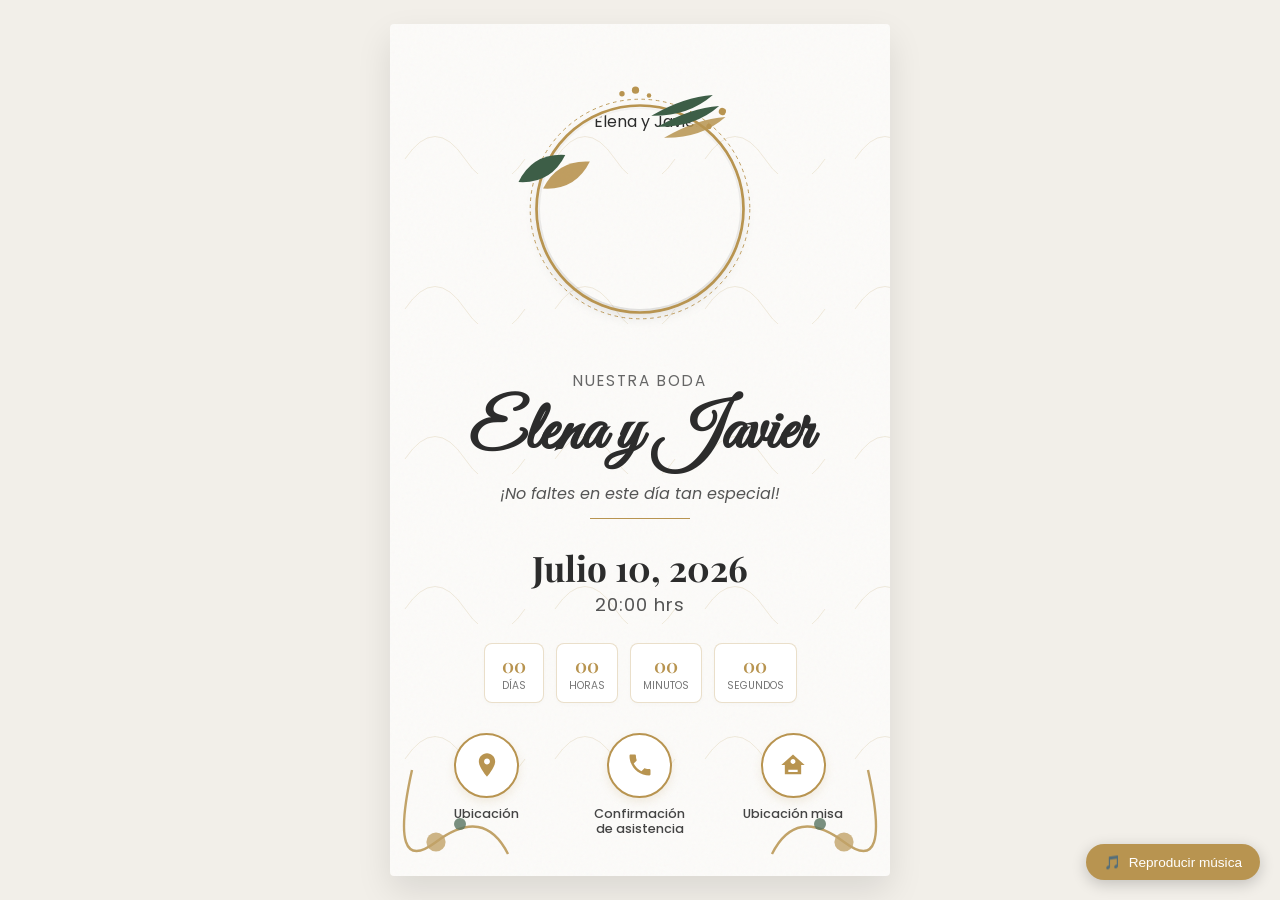
==== index.html @ 58bc8a08 "Add files via upload" ====
<!DOCTYPE html>
<html lang="es">
<head>
    <meta charset="UTF-8">
    <meta name="viewport" content="width=device-width, initial-scale=1.0">
    <title>Nuestra Boda - Elena y Javier</title>
    <style>
        @import url('https://fonts.googleapis.com/css2?family=Playfair+Display:ital,wght@0,400..900;1,400..900&family=Poppins:wght@300;400;500&display=swap');
        @import url('https://fonts.googleapis.com/css2?family=Great+Vibes&display=swap');

        :root {
            --color-dorado: #b89450;
            --color-verde: #3d5e47;
            --color-fondo: #fcfbf9;
            --color-texto: #2c2c2c;
        }

        * {
            margin: 0;
            padding: 0;
            box-sizing: border-box;
        }

        body {
            font-family: 'Poppins', sans-serif;
            background-color: #f2efe9;
            color: var(--color-texto);
            min-height: 100vh;
            display: flex;
            justify-content: center;
            align-items: center;
            padding: 20px;
        }

        .invitacion {
            background-color: var(--color-fondo);
            /* Simulación de textura de papel elegante con SVG */
            background-image: url("data:image/svg+xml,%3Csvg viewBox='0 0 200 200' xmlns='http://www.w3.org/2000/svg'%3E%3Cfilter id='noiseFilter'%3E%3CfeTurbulence type='fractalNoise' baseFrequency='0.8' numOctaves='3' stitchTiles='stitch'/%3E%3C/filter%3E%3Crect width='100%25' height='100%25' filter='url(%23noiseFilter)' opacity='0.03'/%3E%3C/svg%3E"),
                url("data:image/svg+xml,%3Csvg xmlns='http://www.w3.org/2000/svg' width='150' height='150' viewBox='0 0 100 100'%3E%3Cpath d='M10,90 Q30,60 50,90 T90,90' fill='none' stroke='%23b89450' stroke-width='0.4' opacity='0.3'/%3E%3C/svg%3E");
            
            width: 100%;
            max-width: 500px;
            padding: 40px 25px;
            text-align: center;
            box-shadow: 0 15px 35px rgba(0,0,0,0.1);
            position: relative;
            border-radius: 4px;
            overflow: hidden;
        }

        /* Esquinas decorativas florales idénticas a la referencia */
        .decoracion-esquina-izq, .decoracion-esquina-der {
            position: absolute;
            width: 120px;
            height: 120px;
            pointer-events: none;
            opacity: 0.85;
            z-index: 3;
        }

        .decoracion-esquina-izq {
            bottom: 10px;
            left: 10px;
            transform: scaleX(-1);
        }

        .decoracion-esquina-der {
            bottom: 10px;
            right: 10px;
        }

        /* Contenedor de la foto con el marco circular exacto */
        .foto-container {
            position: relative;
            width: 270px;
            height: 270px;
            margin: 10px auto 25px auto;
        }

        .foto-circulo {
            width: 200px;
            height: 200px;
            border-radius: 50%;
            object-fit: cover;
            position: absolute;
            top: 35px;
            left: 35px;
            z-index: 2;
            box-shadow: 0 5px 15px rgba(0,0,0,0.15);
        }

        .marco-ilustracion {
            position: absolute;
            top: 0;
            left: 0;
            width: 100%;
            height: 100%;
            z-index: 4;
            pointer-events: none;
        }

        /* Textos de la invitación */
        .texto-nuestra-boda {
            font-size: 0.95rem;
            letter-spacing: 2px;
            text-transform: uppercase;
            color: #666;
            margin-bottom: 5px;
        }

        .nombres {
            font-family: 'Great Vibes', cursive;
            font-size: 4.2rem;
            color: var(--color-texto);
            line-height: 1.1;
            margin-bottom: 10px;
        }

        .frase-especial {
            font-size: 1rem;
            color: #555;
            margin-bottom: 25px;
            position: relative;
            font-style: italic;
        }
        
        .frase-especial::after {
            content: '';
            display: block;
            width: 100px;
            height: 1px;
            background-color: var(--color-dorado);
            margin: 12px auto 0 auto;
        }

        .fecha-hora-box {
            margin-bottom: 25px;
        }

        .fecha-hora {
            font-family: 'Playfair Display', serif;
            font-size: 2.2rem;
            font-weight: 700;
            color: var(--color-texto);
        }

        .hora {
            font-size: 1.15rem;
            color: #555;
            letter-spacing: 1px;
        }

        /* --- NUEVO: Cuenta regresiva interactiva --- */
        .cuenta-regresiva {
            display: flex;
            justify-content: center;
            gap: 12px;
            margin-bottom: 30px;
        }

        .tiempo-item {
            background: white;
            border: 1px solid rgba(184, 148, 80, 0.3);
            padding: 8px 12px;
            border-radius: 8px;
            min-width: 60px;
            box-shadow: 0 2px 5px rgba(0,0,0,0.02);
        }

        .tiempo-numero {
            font-size: 1.2rem;
            font-weight: 600;
            color: var(--color-dorado);
            font-family: 'Playfair Display', serif;
        }

        .tiempo-etiqueta {
            font-size: 0.65rem;
            text-transform: uppercase;
            color: #777;
        }

        /* Iconos interactivos inferiores */
        .iconos-container {
            display: flex;
            justify-content: space-around;
            gap: 10px;
            margin-top: 10px;
            position: relative;
            z-index: 5;
        }

        .icono-item {
            display: flex;
            flex-direction: column;
            align-items: center;
            text-decoration: none;
            color: var(--color-texto);
            width: 100px;
            transition: all 0.3s ease;
        }
        
        .icono-item:hover {
            transform: translateY(-5px);
        }

        .icono-circulo {
            width: 65px;
            height: 65px;
            border: 2px solid var(--color-dorado);
            border-radius: 50%;
            display: flex;
            justify-content: center;
            align-items: center;
            margin-bottom: 8px;
            background-color: white;
            box-shadow: 0 4px 10px rgba(184, 148, 80, 0.15);
            transition: background-color 0.3s;
        }

        .icono-item:hover .icono-circulo {
            background-color: #fbf5e6;
        }

        .icono-svg {
            width: 28px;
            height: 28px;
            fill: var(--color-dorado);
        }

        .icono-texto {
            font-size: 0.8rem;
            line-height: 1.2;
            font-weight: 500;
            color: #444;
        }

        /* Reproductor de música flotante interactivo */
        .musica-btn {
            position: fixed;
            bottom: 20px;
            right: 20px;
            background: var(--color-dorado);
            color: white;
            border: none;
            border-radius: 50px;
            padding: 10px 18px;
            cursor: pointer;
            box-shadow: 0 4px 15px rgba(0,0,0,0.2);
            font-size: 0.85rem;
            display: flex;
            align-items: center;
            gap: 8px;
            z-index: 100;
            transition: transform 0.2s;
        }

        .musica-btn:hover {
            transform: scale(1.05);
        }

        @media (max-width: 480px) {
            .invitacion {
                padding: 30px 15px;
            }
            .foto-container {
                width: 240px;
                height: 240px;
            }
            .foto-circulo {
                width: 175px;
                height: 175px;
                top: 32px;
                left: 32px;
            }
            .nombres {
                font-size: 3.5rem;
            }
            .fecha-hora {
                font-size: 1.8rem;
            }
        }
    </style>
</head>
<body>

    <!-- Botón interactivo de música ambiental -->
    <button class="musica-btn" onclick="toggleMusica()" id="btnMusica">
        🎵 <span id="txtMusica">Reproducir música</span>
    </button>
    <audio id="audioBoda" loop>
        <source src="https://www.bensound.com/bensound-music/bensound-tenderness.mp3" type="audio/mpeg">
    </audio>

    <div class="invitacion">
        
        <!-- Esquina floral inferior izquierda -->
        <svg class="decoracion-esquina-izq" viewBox="0 0 100 100">
            <path d="M10,90 Q30,50 70,80 T90,20" fill="none" stroke="#b89450" stroke-width="2"/>
            <circle cx="70" cy="80" r="8" fill="#b89450" opacity="0.8"/>
            <circle cx="50" cy="65" r="5" fill="#3d5e47" opacity="0.8"/>
        </svg>

        <!-- Esquina floral inferior derecha -->
        <svg class="decoracion-esquina-der" viewBox="0 0 100 100">
            <path d="M10,90 Q30,50 70,80 T90,20" fill="none" stroke="#b89450" stroke-width="2"/>
            <circle cx="70" cy="80" r="8" fill="#b89450" opacity="0.8"/>
            <circle cx="50" cy="65" r="5" fill="#3d5e47" opacity="0.8"/>
        </svg>

        <!-- Foto principal con el aro exacto de hojas y ramas doradas -->
        <div class="foto-container">
            <!-- Foto de la pareja -->
            <img src="https://images.unsplash.com/photo-1519741497674-611481863552?q=80&w=800&auto=format&fit=crop" alt="Elena y Javier" class="foto-circulo">
            
            <!-- Marco SVG detallado idéntico a tu referencia con hojas y círculo dorado -->
            <svg class="marco-ilustracion" viewBox="0 0 300 300" xmlns="http://www.w3.org/2000/svg">
                <!-- Círculo base dorado principal -->
                <circle cx="150" cy="150" r="115" stroke="#b89450" stroke-width="3" fill="none"/>
                <circle cx="150" cy="150" r="122" stroke="#b89450" stroke-width="1" stroke-dasharray="4 4" fill="none"/>
                
                <!-- Hojas y ramas superiores derechas -->
                <g transform="translate(180, 20) rotate(15)">
                    <path d="M0,40 Q30,10 60,0 Q40,30 0,40" fill="#3d5e47"/>
                    <path d="M10,50 Q40,20 70,10 Q50,40 10,50" fill="#b89450" opacity="0.85"/>
                    <path d="M-10,30 Q20,0 50,-10 Q30,20 -10,30" fill="#3d5e47"/>
                    <circle cx="65" cy="5" r="4" fill="#b89450"/>
                    <circle cx="55" cy="25" r="3" fill="#b89450"/>
                </g>

                <!-- Ramas y hojas izquierdas -->
                <g transform="translate(15, 120) rotate(-30)">
                    <path d="M0,0 Q30,-20 60,0 Q30,20 0,0" fill="#3d5e47"/>
                    <path d="M20,20 Q50,0 80,20 Q50,40 20,20" fill="#b89450" opacity="0.9"/>
                </g>

                <!-- Detalles dorados flotantes superiores -->
                <circle cx="130" cy="22" r="3" fill="#b89450"/>
                <circle cx="145" cy="18" r="4" fill="#b89450"/>
                <circle cx="160" cy="24" r="2.5" fill="#b89450"/>
            </svg>
        </div>

        <p class="texto-nuestra-boda">Nuestra Boda</p>
        <h1 class="nombres">Elena y Javier</h1>
        <p class="frase-especial">¡No faltes en este día tan especial!</p>

        <div class="fecha-hora-box">
            <div class="fecha-hora">Julio 10, 2026</div>
            <div class="hora">20:00 hrs</div>
        </div>

        <!-- Cuenta regresiva interactiva en vivo -->
        <div class="cuenta-regresiva" id="countdown">
            <div class="tiempo-item">
                <div class="tiempo-numero" id="dias">00</div>
                <div class="tiempo-etiqueta">Días</div>
            </div>
            <div class="tiempo-item">
                <div class="tiempo-numero" id="horas">00</div>
                <div class="tiempo-etiqueta">Horas</div>
            </div>
            <div class="tiempo-item">
                <div class="tiempo-numero" id="minutos">00</div>
                <div class="tiempo-etiqueta">Minutos</div>
            </div>
            <div class="tiempo-item">
                <div class="tiempo-numero" id="segundos">00</div>
                <div class="tiempo-etiqueta">Segundos</div>
            </div>
        </div>

        <!-- Botones interactivos inferiores -->
        <div class="iconos-container">
            <a href="https://maps.app.goo.gl/TU_ENLACE_SALON" target="_blank" class="icono-item">
                <div class="icono-circulo">
                    <svg class="icono-svg" viewBox="0 0 24 24"><path d="M12 2C8.13 2 5 5.13 5 9c0 5.25 7 13 7 13s7-7.75 7-13c0-3.87-3.13-7-7-7zm0 9.5c-1.38 0-2.5-1.12-2.5-2.5s1.12-2.5 2.5-2.5 2.5 1.12 2.5 2.5-1.12 2.5-2.5 2.5z"/></svg>
                </div>
                <span class="icono-texto">Ubicación</span>
            </a>

            <a href="https://wa.me/5218330000000?text=¡Hola!%20Confirmo%20mi%20asistencia%20a%20la%20boda%20de%20Elena%20y%20Javier." target="_blank" class="icono-item">
                <div class="icono-circulo">
                    <svg class="icono-svg" viewBox="0 0 24 24"><path d="M6.62 10.79c1.44 2.83 3.76 5.14 6.59 6.59l2.2-2.2c.27-.27.67-.36 1.02-.24 1.12.37 2.33.57 3.57.57.55 0 1 .45 1 1V20c0 .55-.45 1-1 1-9.39 0-17-7.61-17-17 0-.55.45-1 1-1h3.5c.55 0 1 .45 1 1 0 1.25.2 2.45.57 3.57.11.35.03.74-.25 1.02l-2.2 2.2z"/></svg>
                </div>
                <span class="icono-texto">Confirmación de asistencia</span>
            </a>

            <a href="https://maps.app.goo.gl/TU_ENLACE_IGLESIA" target="_blank" class="icono-item">
                <div class="icono-circulo">
                    <svg class="icono-svg" viewBox="0 0 24 24"><path d="M12 3L2 12h3v8h14v-8h3L12 3zm0 3.84c1.16 0 2.1.94 2.1 2.1s-.94 2.1-2.1 2.1-2.1-.94-2.1-2.1.94-2.1 2.1-2.1zM16 18H8v-2h8v2z"/></svg>
                </div>
                <span class="icono-texto">Ubicación misa</span>
            </a>
        </div>
    </div>

    <!-- Script JavaScript para las funciones interactivas -->
    <script>
        // Cuenta regresiva hacia el 10 de julio de 2026 a las 20:00 hrs
        const fechaBoda = new Date("July 10, 2026 20:00:00").getTime();

        function actualizarCuentaRegresiva() {
            const ahora = new Date().getTime();
            const diferencia = fechaBoda - ahora;

            if (diferencia > 0) {
                const dias = Math.floor(diferencia / (1000 * 60 * 60 * 24));
                const horas = Math.floor((diferencia % (1000 * 60 * 60 * 24)) / (1000 * 60 * 60));
                const minutos = Math.floor((diferencia % (1000 * 60 * 60)) / (1000 * 60));
                const segundos = Math.floor((diferencia % (1000 * 60)) / 1000);

                document.getElementById("dias").innerText = String(dias).padStart(2, '0');
                document.getElementById("horas").innerText = String(horas).padStart(2, '0');
                document.getElementById("minutos").innerText = String(minutos).padStart(2, '0');
                document.getElementById("segundos").innerText = String(segundos).padStart(2, '0');
            }
        }

        setInterval(actualizarCuentaRegresiva, 1000);
        actualizarCuentaRegresiva();

        // Control de música ambiental interactiva
        const audio = document.getElementById("audioBoda");
        const txtMusica = document.getElementById("txtMusica");
        let reproduciendo = false;

        function toggleMusica() {
            if (reproduciendo) {
                audio.pause();
                txtMusica.innerText = "Reproducir música";
                reproduciendo = false;
            } else {
                audio.play();
                txtMusica.innerText = "Pausar música";
                reproduciendo = true;
            }
        }
    </script>
</body>
</html>
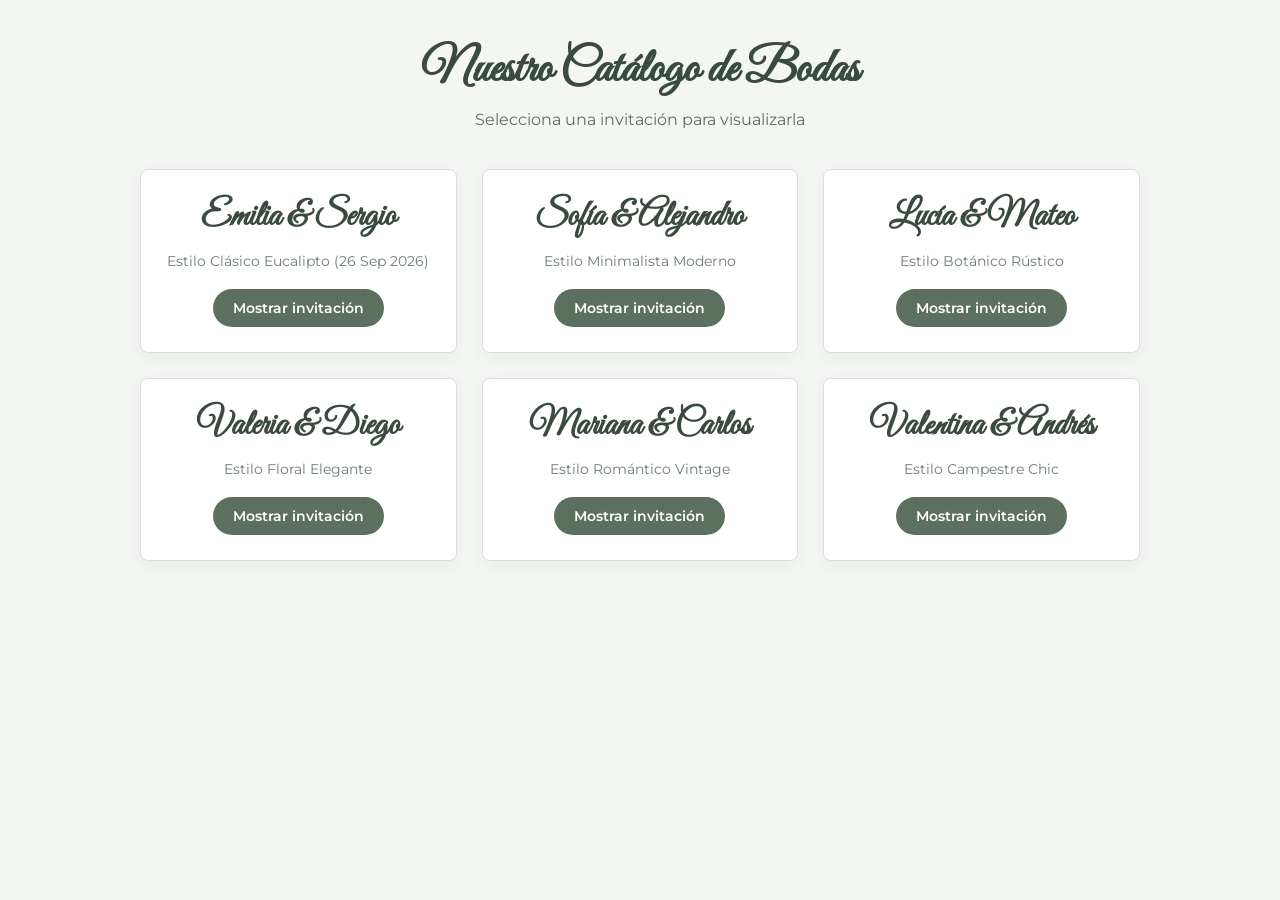
==== commit c91724c7: "Rename catalogo.html to index.html" ====
--- a/index.html
+++ b/index.html
@@ -3,439 +3,146 @@
 <head>
     <meta charset="UTF-8">
     <meta name="viewport" content="width=device-width, initial-scale=1.0">
-    <title>Nuestra Boda - Elena y Javier</title>
+    <title>Catálogo de Invitaciones</title>
+    <!-- Fuentes elegantes -->
+    <link href="https://fonts.googleapis.com/css2?family=Great+Vibes&family=Montserrat:wght@300;400;600&display=swap" rel="stylesheet">
+    
     <style>
-        @import url('https://fonts.googleapis.com/css2?family=Playfair+Display:ital,wght@0,400..900;1,400..900&family=Poppins:wght@300;400;500&display=swap');
-        @import url('https://fonts.googleapis.com/css2?family=Great+Vibes&display=swap');
-
-        :root {
-            --color-dorado: #b89450;
-            --color-verde: #3d5e47;
-            --color-fondo: #fcfbf9;
-            --color-texto: #2c2c2c;
+        body {
+            background-color: #f4f6f4;
+            font-family: 'Montserrat', sans-serif;
+            color: #4a5d4e;
+            margin: 0;
+            padding: 40px 20px;
         }
 
-        * {
-            margin: 0;
-            padding: 0;
-            box-sizing: border-box;
+        header {
+            text-align: center;
+            margin-bottom: 40px;
         }
 
-        body {
-            font-family: 'Poppins', sans-serif;
-            background-color: #f2efe9;
-            color: var(--color-texto);
-            min-height: 100vh;
-            display: flex;
-            justify-content: center;
-            align-items: center;
-            padding: 20px;
+        header h1 {
+            font-family: 'Great Vibes', cursive;
+            font-size: 3rem;
+            color: #3b4a3e;
+            margin: 0;
         }
 
-        .invitacion {
-            background-color: var(--color-fondo);
-            /* Simulación de textura de papel elegante con SVG */
-            background-image: url("data:image/svg+xml,%3Csvg viewBox='0 0 200 200' xmlns='http://www.w3.org/2000/svg'%3E%3Cfilter id='noiseFilter'%3E%3CfeTurbulence type='fractalNoise' baseFrequency='0.8' numOctaves='3' stitchTiles='stitch'/%3E%3C/filter%3E%3Crect width='100%25' height='100%25' filter='url(%23noiseFilter)' opacity='0.03'/%3E%3C/svg%3E"),
-                url("data:image/svg+xml,%3Csvg xmlns='http://www.w3.org/2000/svg' width='150' height='150' viewBox='0 0 100 100'%3E%3Cpath d='M10,90 Q30,60 50,90 T90,90' fill='none' stroke='%23b89450' stroke-width='0.4' opacity='0.3'/%3E%3C/svg%3E");
-            
-            width: 100%;
-            max-width: 500px;
-            padding: 40px 25px;
-            text-align: center;
-            box-shadow: 0 15px 35px rgba(0,0,0,0.1);
-            position: relative;
-            border-radius: 4px;
-            overflow: hidden;
+        header p {
+            font-size: 1rem;
+            color: #5c6e60;
+            margin-top: 10px;
         }
 
-        /* Esquinas decorativas florales idénticas a la referencia */
-        .decoracion-esquina-izq, .decoracion-esquina-der {
-            position: absolute;
-            width: 120px;
-            height: 120px;
-            pointer-events: none;
-            opacity: 0.85;
-            z-index: 3;
+        /* Contenedor de la cuadrícula de invitaciones */
+        .catalog-grid {
+            display: grid;
+            grid-template-columns: repeat(auto-fit, minmax(280px, 1fr));
+            gap: 25px;
+            max-width: 1000px;
+            margin: 0 auto;
         }
 
-        .decoracion-esquina-izq {
-            bottom: 10px;
-            left: 10px;
-            transform: scaleX(-1);
+        /* Tarjeta individual del catálogo */
+        .invitation-card {
+            background-color: #ffffff;
+            border-radius: 8px;
+            box-shadow: 0 4px 15px rgba(0, 0, 0, 0.05);
+            padding: 25px;
+            text-align: center;
+            border: 1px solid #dcdedc;
+            transition: transform 0.3s ease, box-shadow 0.3s ease;
         }
 
-        .decoracion-esquina-der {
-            bottom: 10px;
-            right: 10px;
+        .invitation-card:hover {
+            transform: translateY(-5px);
+            box-shadow: 0 8px 25px rgba(0, 0, 0, 0.1);
         }
 
-        /* Contenedor de la foto con el marco circular exacto */
-        .foto-container {
-            position: relative;
-            width: 270px;
-            height: 270px;
-            margin: 10px auto 25px auto;
+        .invitation-card h3 {
+            font-family: 'Great Vibes', cursive;
+            font-size: 2.2rem;
+            color: #3b4a3e;
+            margin: 0 0 10px 0;
         }
 
-        .foto-circulo {
-            width: 200px;
-            height: 200px;
-            border-radius: 50%;
-            object-fit: cover;
-            position: absolute;
-            top: 35px;
-            left: 35px;
-            z-index: 2;
-            box-shadow: 0 5px 15px rgba(0,0,0,0.15);
+        .invitation-card p {
+            font-size: 0.85rem;
+            color: #6c7e6e;
+            margin-bottom: 20px;
         }
 
-        .marco-ilustracion {
-            position: absolute;
-            top: 0;
-            left: 0;
-            width: 100%;
-            height: 100%;
-            z-index: 4;
-            pointer-events: none;
+        /* Botón para mostrar la invitación */
+        .btn-show {
+            background-color: #5b705e;
+            color: white;
+            border: none;
+            padding: 10px 20px;
+            font-size: 0.9rem;
+            font-family: 'Montserrat', sans-serif;
+            font-weight: 600;
+            border-radius: 20px;
+            cursor: pointer;
+            text-decoration: none;
+            display: inline-block;
+            transition: background-color 0.3s ease;
         }
 
-        /* Textos de la invitación */
-        .texto-nuestra-boda {
-            font-size: 0.95rem;
-            letter-spacing: 2px;
-            text-transform: uppercase;
-            color: #666;
-            margin-bottom: 5px;
-        }
-
-        .nombres {
-            font-family: 'Great Vibes', cursive;
-            font-size: 4.2rem;
-            color: var(--color-texto);
-            line-height: 1.1;
-            margin-bottom: 10px;
-        }
-
-        .frase-especial {
-            font-size: 1rem;
-            color: #555;
-            margin-bottom: 25px;
-            position: relative;
-            font-style: italic;
-        }
-        
-        .frase-especial::after {
-            content: '';
-            display: block;
-            width: 100px;
-            height: 1px;
-            background-color: var(--color-dorado);
-            margin: 12px auto 0 auto;
-        }
-
-        .fecha-hora-box {
-            margin-bottom: 25px;
-        }
-
-        .fecha-hora {
-            font-family: 'Playfair Display', serif;
-            font-size: 2.2rem;
-            font-weight: 700;
-            color: var(--color-texto);
-        }
-
-        .hora {
-            font-size: 1.15rem;
-            color: #555;
-            letter-spacing: 1px;
-        }
-
-        /* --- NUEVO: Cuenta regresiva interactiva --- */
-        .cuenta-regresiva {
-            display: flex;
-            justify-content: center;
-            gap: 12px;
-            margin-bottom: 30px;
-        }
-
-        .tiempo-item {
-            background: white;
-            border: 1px solid rgba(184, 148, 80, 0.3);
-            padding: 8px 12px;
-            border-radius: 8px;
-            min-width: 60px;
-            box-shadow: 0 2px 5px rgba(0,0,0,0.02);
-        }
-
-        .tiempo-numero {
-            font-size: 1.2rem;
-            font-weight: 600;
-            color: var(--color-dorado);
-            font-family: 'Playfair Display', serif;
-        }
-
-        .tiempo-etiqueta {
-            font-size: 0.65rem;
-            text-transform: uppercase;
-            color: #777;
-        }
-
-        /* Iconos interactivos inferiores */
-        .iconos-container {
-            display: flex;
-            justify-content: space-around;
-            gap: 10px;
-            margin-top: 10px;
-            position: relative;
-            z-index: 5;
-        }
-
-        .icono-item {
-            display: flex;
-            flex-direction: column;
-            align-items: center;
-            text-decoration: none;
-            color: var(--color-texto);
-            width: 100px;
-            transition: all 0.3s ease;
-        }
-        
-        .icono-item:hover {
-            transform: translateY(-5px);
-        }
-
-        .icono-circulo {
-            width: 65px;
-            height: 65px;
-            border: 2px solid var(--color-dorado);
-            border-radius: 50%;
-            display: flex;
-            justify-content: center;
-            align-items: center;
-            margin-bottom: 8px;
-            background-color: white;
-            box-shadow: 0 4px 10px rgba(184, 148, 80, 0.15);
-            transition: background-color 0.3s;
-        }
-
-        .icono-item:hover .icono-circulo {
-            background-color: #fbf5e6;
-        }
-
-        .icono-svg {
-            width: 28px;
-            height: 28px;
-            fill: var(--color-dorado);
-        }
-
-        .icono-texto {
-            font-size: 0.8rem;
-            line-height: 1.2;
-            font-weight: 500;
-            color: #444;
-        }
-
-        /* Reproductor de música flotante interactivo */
-        .musica-btn {
-            position: fixed;
-            bottom: 20px;
-            right: 20px;
-            background: var(--color-dorado);
-            color: white;
-            border: none;
-            border-radius: 50px;
-            padding: 10px 18px;
-            cursor: pointer;
-            box-shadow: 0 4px 15px rgba(0,0,0,0.2);
-            font-size: 0.85rem;
-            display: flex;
-            align-items: center;
-            gap: 8px;
-            z-index: 100;
-            transition: transform 0.2s;
-        }
-
-        .musica-btn:hover {
-            transform: scale(1.05);
-        }
-
-        @media (max-width: 480px) {
-            .invitacion {
-                padding: 30px 15px;
-            }
-            .foto-container {
-                width: 240px;
-                height: 240px;
-            }
-            .foto-circulo {
-                width: 175px;
-                height: 175px;
-                top: 32px;
-                left: 32px;
-            }
-            .nombres {
-                font-size: 3.5rem;
-            }
-            .fecha-hora {
-                font-size: 1.8rem;
-            }
+        .btn-show:hover {
+            background-color: #4a5d4e;
         }
     </style>
 </head>
 <body>
 
-    <!-- Botón interactivo de música ambiental -->
-    <button class="musica-btn" onclick="toggleMusica()" id="btnMusica">
-        🎵 <span id="txtMusica">Reproducir música</span>
-    </button>
-    <audio id="audioBoda" loop>
-        <source src="https://www.bensound.com/bensound-music/bensound-tenderness.mp3" type="audio/mpeg">
-    </audio>
+    <header>
+        <h1>Nuestro Catálogo de Bodas</h1>
+        <p>Selecciona una invitación para visualizarla</p>
+    </header>
 
-    <div class="invitacion">
-        
-        <!-- Esquina floral inferior izquierda -->
-        <svg class="decoracion-esquina-izq" viewBox="0 0 100 100">
-            <path d="M10,90 Q30,50 70,80 T90,20" fill="none" stroke="#b89450" stroke-width="2"/>
-            <circle cx="70" cy="80" r="8" fill="#b89450" opacity="0.8"/>
-            <circle cx="50" cy="65" r="5" fill="#3d5e47" opacity="0.8"/>
-        </svg>
-
-        <!-- Esquina floral inferior derecha -->
-        <svg class="decoracion-esquina-der" viewBox="0 0 100 100">
-            <path d="M10,90 Q30,50 70,80 T90,20" fill="none" stroke="#b89450" stroke-width="2"/>
-            <circle cx="70" cy="80" r="8" fill="#b89450" opacity="0.8"/>
-            <circle cx="50" cy="65" r="5" fill="#3d5e47" opacity="0.8"/>
-        </svg>
-
-        <!-- Foto principal con el aro exacto de hojas y ramas doradas -->
-        <div class="foto-container">
-            <!-- Foto de la pareja -->
-            <img src="https://images.unsplash.com/photo-1519741497674-611481863552?q=80&w=800&auto=format&fit=crop" alt="Elena y Javier" class="foto-circulo">
-            
-            <!-- Marco SVG detallado idéntico a tu referencia con hojas y círculo dorado -->
-            <svg class="marco-ilustracion" viewBox="0 0 300 300" xmlns="http://www.w3.org/2000/svg">
-                <!-- Círculo base dorado principal -->
-                <circle cx="150" cy="150" r="115" stroke="#b89450" stroke-width="3" fill="none"/>
-                <circle cx="150" cy="150" r="122" stroke="#b89450" stroke-width="1" stroke-dasharray="4 4" fill="none"/>
-                
-                <!-- Hojas y ramas superiores derechas -->
-                <g transform="translate(180, 20) rotate(15)">
-                    <path d="M0,40 Q30,10 60,0 Q40,30 0,40" fill="#3d5e47"/>
-                    <path d="M10,50 Q40,20 70,10 Q50,40 10,50" fill="#b89450" opacity="0.85"/>
-                    <path d="M-10,30 Q20,0 50,-10 Q30,20 -10,30" fill="#3d5e47"/>
-                    <circle cx="65" cy="5" r="4" fill="#b89450"/>
-                    <circle cx="55" cy="25" r="3" fill="#b89450"/>
-                </g>
-
-                <!-- Ramas y hojas izquierdas -->
-                <g transform="translate(15, 120) rotate(-30)">
-                    <path d="M0,0 Q30,-20 60,0 Q30,20 0,0" fill="#3d5e47"/>
-                    <path d="M20,20 Q50,0 80,20 Q50,40 20,20" fill="#b89450" opacity="0.9"/>
-                </g>
-
-                <!-- Detalles dorados flotantes superiores -->
-                <circle cx="130" cy="22" r="3" fill="#b89450"/>
-                <circle cx="145" cy="18" r="4" fill="#b89450"/>
-                <circle cx="160" cy="24" r="2.5" fill="#b89450"/>
-            </svg>
+    <div class="catalog-grid">
+        <!-- Invitación 1 -->
+        <div class="invitation-card">
+            <h3>Emilia & Sergio</h3>
+            <p>Estilo Clásico Eucalipto (26 Sep 2026)</p>
+            <a href="invitacion1.html" class="btn-show">Mostrar invitación</a>
         </div>
 
-        <p class="texto-nuestra-boda">Nuestra Boda</p>
-        <h1 class="nombres">Elena y Javier</h1>
-        <p class="frase-especial">¡No faltes en este día tan especial!</p>
-
-        <div class="fecha-hora-box">
-            <div class="fecha-hora">Julio 10, 2026</div>
-            <div class="hora">20:00 hrs</div>
+        <!-- Invitación 2 -->
+        <div class="invitation-card">
+            <h3>Sofía & Alejandro</h3>
+            <p>Estilo Minimalista Moderno</p>
+            <a href="invitacion2.html" class="btn-show">Mostrar invitación</a>
         </div>
 
-        <!-- Cuenta regresiva interactiva en vivo -->
-        <div class="cuenta-regresiva" id="countdown">
-            <div class="tiempo-item">
-                <div class="tiempo-numero" id="dias">00</div>
-                <div class="tiempo-etiqueta">Días</div>
-            </div>
-            <div class="tiempo-item">
-                <div class="tiempo-numero" id="horas">00</div>
-                <div class="tiempo-etiqueta">Horas</div>
-            </div>
-            <div class="tiempo-item">
-                <div class="tiempo-numero" id="minutos">00</div>
-                <div class="tiempo-etiqueta">Minutos</div>
-            </div>
-            <div class="tiempo-item">
-                <div class="tiempo-numero" id="segundos">00</div>
-                <div class="tiempo-etiqueta">Segundos</div>
-            </div>
+        <!-- Invitación 3 -->
+        <div class="invitation-card">
+            <h3>Lucía & Mateo</h3>
+            <p>Estilo Botánico Rústico</p>
+            <a href="invitacion3.html" class="btn-show">Mostrar invitación</a>
         </div>
 
-        <!-- Botones interactivos inferiores -->
-        <div class="iconos-container">
-            <a href="https://maps.app.goo.gl/TU_ENLACE_SALON" target="_blank" class="icono-item">
-                <div class="icono-circulo">
-                    <svg class="icono-svg" viewBox="0 0 24 24"><path d="M12 2C8.13 2 5 5.13 5 9c0 5.25 7 13 7 13s7-7.75 7-13c0-3.87-3.13-7-7-7zm0 9.5c-1.38 0-2.5-1.12-2.5-2.5s1.12-2.5 2.5-2.5 2.5 1.12 2.5 2.5-1.12 2.5-2.5 2.5z"/></svg>
-                </div>
-                <span class="icono-texto">Ubicación</span>
-            </a>
+        <!-- Invitación 4 -->
+        <div class="invitation-card">
+            <h3>Valeria & Diego</h3>
+            <p>Estilo Floral Elegante</p>
+            <a href="invitacion4.html" class="btn-show">Mostrar invitación</a>
+        </div>
 
-            <a href="https://wa.me/5218330000000?text=¡Hola!%20Confirmo%20mi%20asistencia%20a%20la%20boda%20de%20Elena%20y%20Javier." target="_blank" class="icono-item">
-                <div class="icono-circulo">
-                    <svg class="icono-svg" viewBox="0 0 24 24"><path d="M6.62 10.79c1.44 2.83 3.76 5.14 6.59 6.59l2.2-2.2c.27-.27.67-.36 1.02-.24 1.12.37 2.33.57 3.57.57.55 0 1 .45 1 1V20c0 .55-.45 1-1 1-9.39 0-17-7.61-17-17 0-.55.45-1 1-1h3.5c.55 0 1 .45 1 1 0 1.25.2 2.45.57 3.57.11.35.03.74-.25 1.02l-2.2 2.2z"/></svg>
-                </div>
-                <span class="icono-texto">Confirmación de asistencia</span>
-            </a>
+        <!-- Invitación 5 -->
+        <div class="invitation-card">
+            <h3>Mariana & Carlos</h3>
+            <p>Estilo Romántico Vintage</p>
+            <a href="invitacion5.html" class="btn-show">Mostrar invitación</a>
+        </div>
 
-            <a href="https://maps.app.goo.gl/TU_ENLACE_IGLESIA" target="_blank" class="icono-item">
-                <div class="icono-circulo">
-                    <svg class="icono-svg" viewBox="0 0 24 24"><path d="M12 3L2 12h3v8h14v-8h3L12 3zm0 3.84c1.16 0 2.1.94 2.1 2.1s-.94 2.1-2.1 2.1-2.1-.94-2.1-2.1.94-2.1 2.1-2.1zM16 18H8v-2h8v2z"/></svg>
-                </div>
-                <span class="icono-texto">Ubicación misa</span>
-            </a>
+        <!-- Invitación 6 -->
+        <div class="invitation-card">
+            <h3>Valentina & Andrés</h3>
+            <p>Estilo Campestre Chic</p>
+            <a href="invitacion6.html" class="btn-show">Mostrar invitación</a>
         </div>
     </div>
 
-    <!-- Script JavaScript para las funciones interactivas -->
-    <script>
-        // Cuenta regresiva hacia el 10 de julio de 2026 a las 20:00 hrs
-        const fechaBoda = new Date("July 10, 2026 20:00:00").getTime();
-
-        function actualizarCuentaRegresiva() {
-            const ahora = new Date().getTime();
-            const diferencia = fechaBoda - ahora;
-
-            if (diferencia > 0) {
-                const dias = Math.floor(diferencia / (1000 * 60 * 60 * 24));
-                const horas = Math.floor((diferencia % (1000 * 60 * 60 * 24)) / (1000 * 60 * 60));
-                const minutos = Math.floor((diferencia % (1000 * 60 * 60)) / (1000 * 60));
-                const segundos = Math.floor((diferencia % (1000 * 60)) / 1000);
-
-                document.getElementById("dias").innerText = String(dias).padStart(2, '0');
-                document.getElementById("horas").innerText = String(horas).padStart(2, '0');
-                document.getElementById("minutos").innerText = String(minutos).padStart(2, '0');
-                document.getElementById("segundos").innerText = String(segundos).padStart(2, '0');
-            }
-        }
-
-        setInterval(actualizarCuentaRegresiva, 1000);
-        actualizarCuentaRegresiva();
-
-        // Control de música ambiental interactiva
-        const audio = document.getElementById("audioBoda");
-        const txtMusica = document.getElementById("txtMusica");
-        let reproduciendo = false;
-
-        function toggleMusica() {
-            if (reproduciendo) {
-                audio.pause();
-                txtMusica.innerText = "Reproducir música";
-                reproduciendo = false;
-            } else {
-                audio.play();
-                txtMusica.innerText = "Pausar música";
-                reproduciendo = true;
-            }
-        }
-    </script>
 </body>
-</html>+</html>
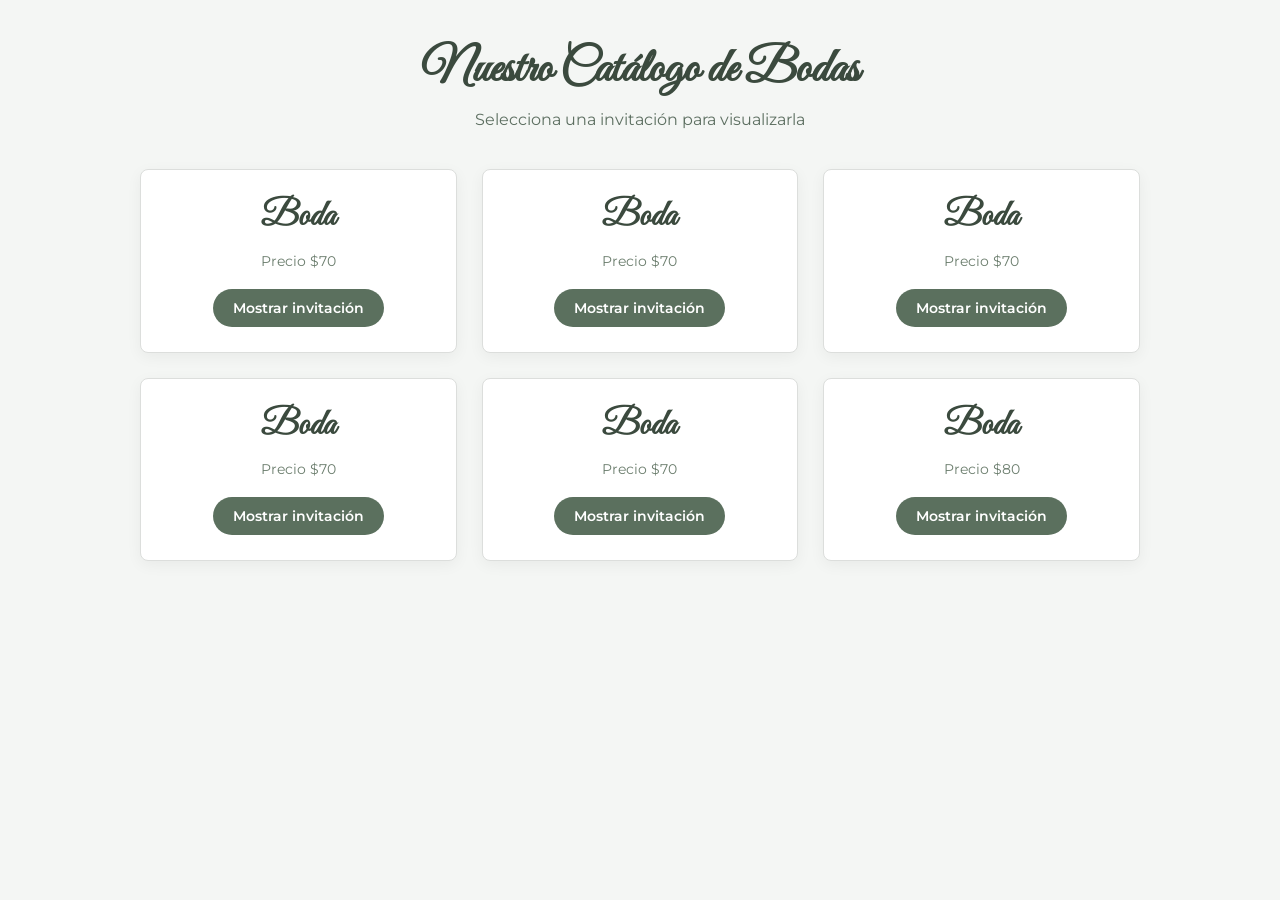
==== commit a4b6784d: "hol" ====
--- a/index.html
+++ b/index.html
@@ -103,43 +103,43 @@
     <div class="catalog-grid">
         <!-- Invitación 1 -->
         <div class="invitation-card">
-            <h3>Emilia & Sergio</h3>
-            <p>Estilo Clásico Eucalipto (26 Sep 2026)</p>
+            <h3>Boda</h3>
+             <p>Precio $70</p>
             <a href="invitacion1.html" class="btn-show">Mostrar invitación</a>
         </div>
 
         <!-- Invitación 2 -->
         <div class="invitation-card">
-            <h3>Sofía & Alejandro</h3>
-            <p>Estilo Minimalista Moderno</p>
+            <h3>Boda</h3>
+             <p>Precio $70</p>
             <a href="invitacion2.html" class="btn-show">Mostrar invitación</a>
         </div>
 
         <!-- Invitación 3 -->
         <div class="invitation-card">
-            <h3>Lucía & Mateo</h3>
-            <p>Estilo Botánico Rústico</p>
+            <h3>Boda</h3>
+           <p>Precio $70</p>
             <a href="invitacion3.html" class="btn-show">Mostrar invitación</a>
         </div>
 
         <!-- Invitación 4 -->
         <div class="invitation-card">
-            <h3>Valeria & Diego</h3>
-            <p>Estilo Floral Elegante</p>
+            <h3>Boda</h3>
+              <p>Precio $70</p>
             <a href="invitacion4.html" class="btn-show">Mostrar invitación</a>
         </div>
 
         <!-- Invitación 5 -->
         <div class="invitation-card">
-            <h3>Mariana & Carlos</h3>
-            <p>Estilo Romántico Vintage</p>
+            <h3>Boda</h3>
+            <p>Precio $70</p>
             <a href="invitacion5.html" class="btn-show">Mostrar invitación</a>
         </div>
 
         <!-- Invitación 6 -->
         <div class="invitation-card">
-            <h3>Valentina & Andrés</h3>
-            <p>Estilo Campestre Chic</p>
+            <h3>Boda</h3>
+            <p>Precio $80</p>
             <a href="invitacion6.html" class="btn-show">Mostrar invitación</a>
         </div>
     </div>
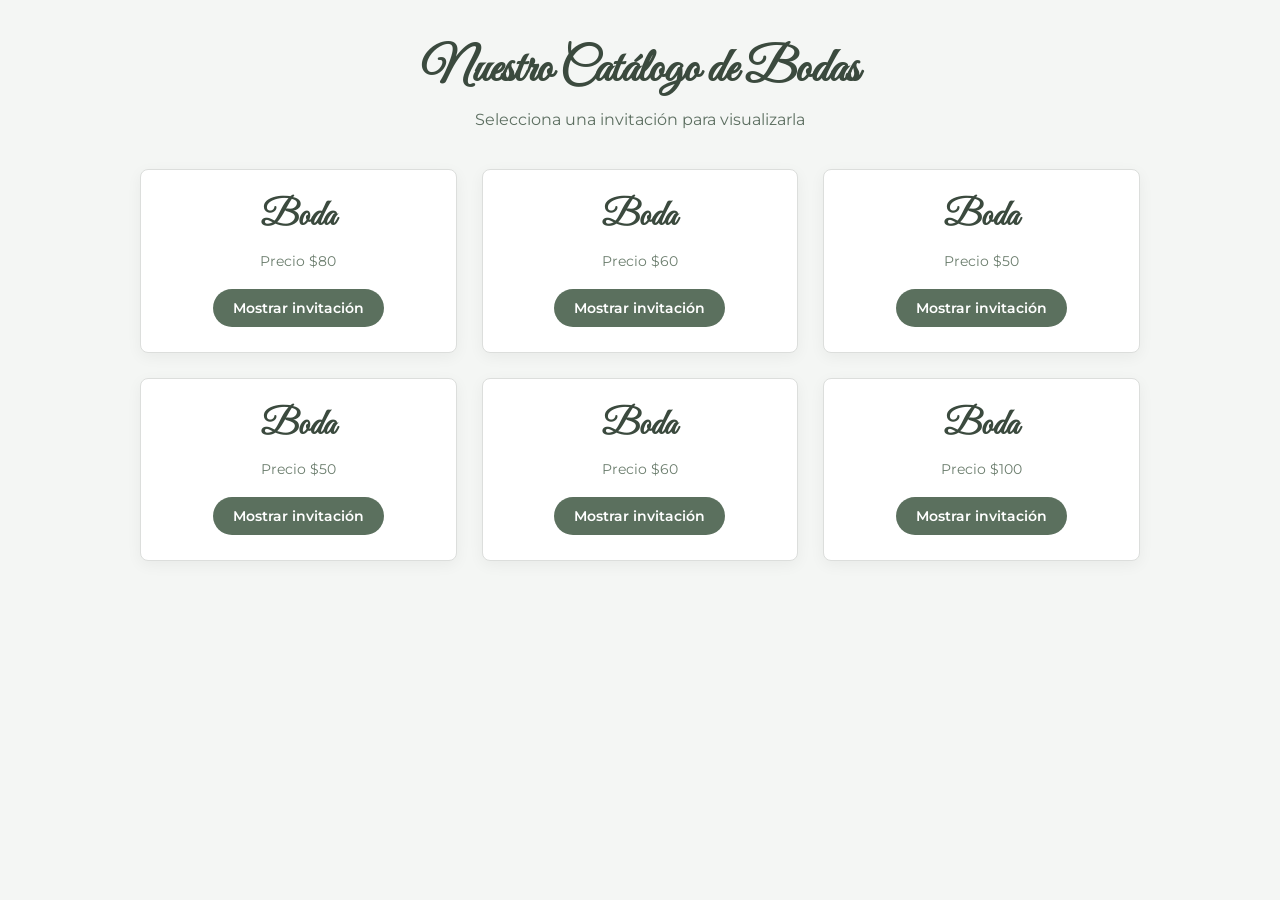
==== commit 22eb7ebb: "h" ====
--- a/index.html
+++ b/index.html
@@ -104,42 +104,42 @@
         <!-- Invitación 1 -->
         <div class="invitation-card">
             <h3>Boda</h3>
-             <p>Precio $70</p>
-            <a href="invitacion1.html" class="btn-show">Mostrar invitación</a>
+             <p>Precio $80</p>
+            <a href="invitacion1/invitacion1.html" class="btn-show">Mostrar invitación</a>
         </div>
 
         <!-- Invitación 2 -->
         <div class="invitation-card">
             <h3>Boda</h3>
-             <p>Precio $70</p>
+             <p>Precio $60</p>
             <a href="invitacion2.html" class="btn-show">Mostrar invitación</a>
         </div>
 
         <!-- Invitación 3 -->
         <div class="invitation-card">
             <h3>Boda</h3>
-           <p>Precio $70</p>
+           <p>Precio $50</p>
             <a href="invitacion3.html" class="btn-show">Mostrar invitación</a>
         </div>
 
         <!-- Invitación 4 -->
         <div class="invitation-card">
             <h3>Boda</h3>
-              <p>Precio $70</p>
+              <p>Precio $50</p>
             <a href="invitacion4.html" class="btn-show">Mostrar invitación</a>
         </div>
 
         <!-- Invitación 5 -->
         <div class="invitation-card">
             <h3>Boda</h3>
-            <p>Precio $70</p>
+            <p>Precio $60</p>
             <a href="invitacion5.html" class="btn-show">Mostrar invitación</a>
         </div>
 
         <!-- Invitación 6 -->
         <div class="invitation-card">
             <h3>Boda</h3>
-            <p>Precio $80</p>
+            <p>Precio $100</p>
             <a href="invitacion6.html" class="btn-show">Mostrar invitación</a>
         </div>
     </div>
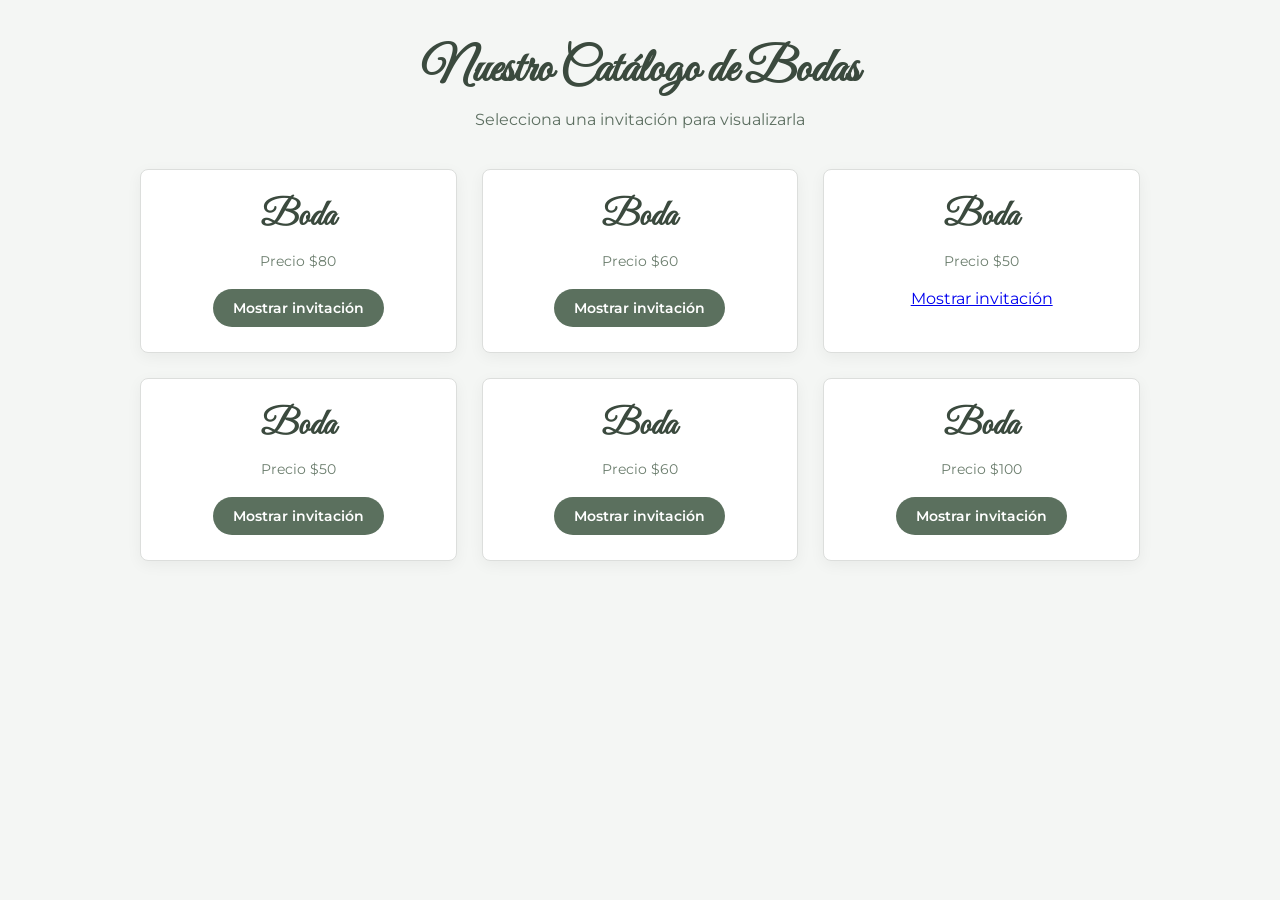
==== commit 8d1f702d: "j" ====
--- a/index.html
+++ b/index.html
@@ -119,7 +119,7 @@
         <div class="invitation-card">
             <h3>Boda</h3>
            <p>Precio $50</p>
-            <a href="invitacion3.html" class="btn-show">Mostrar invitación</a>
+            <a href="invitacion3/invitacion3.html"btn-show">Mostrar invitación</a>
         </div>
 
         <!-- Invitación 4 -->
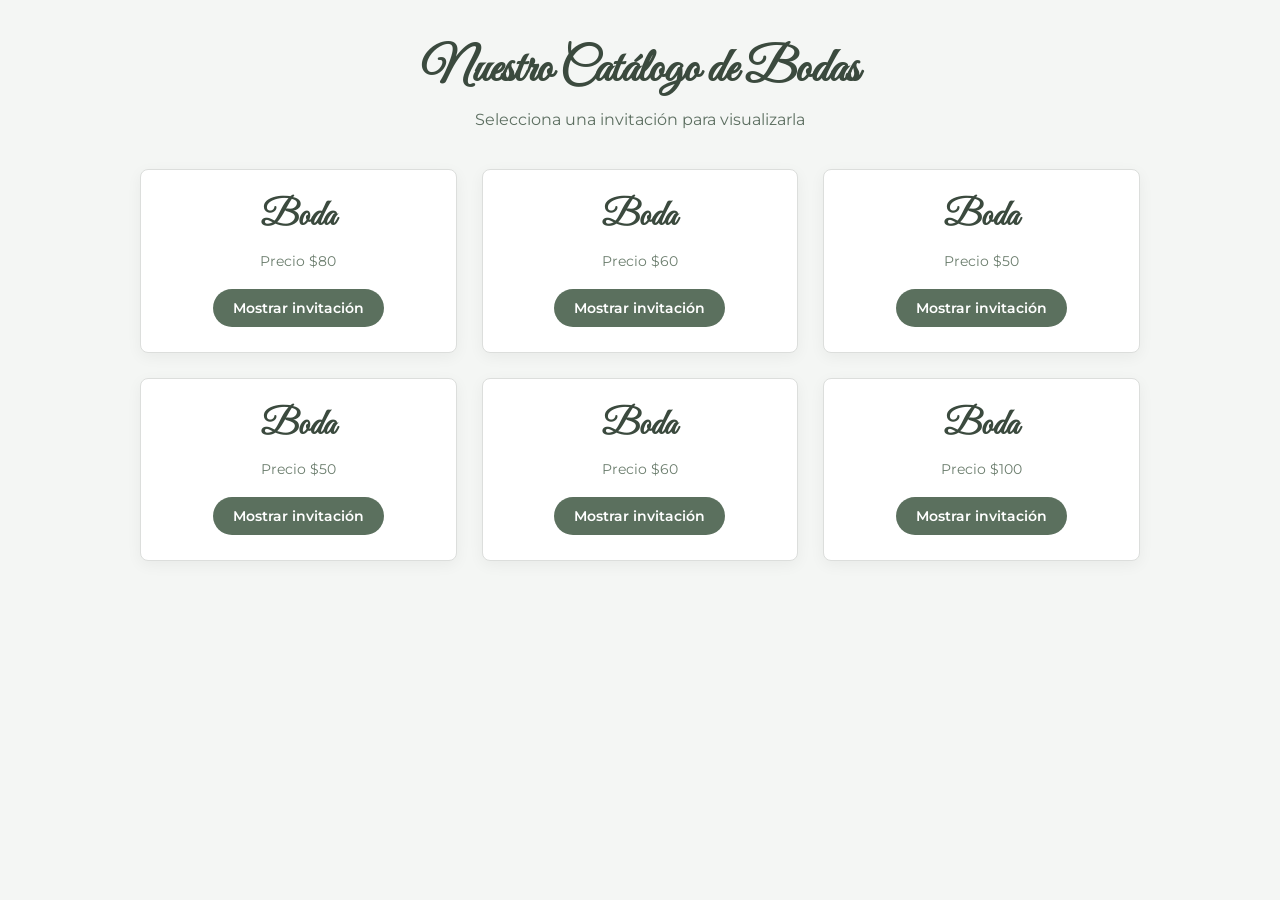
==== commit 8d3b7d7f: "hh" ====
--- a/index.html
+++ b/index.html
@@ -112,14 +112,14 @@
         <div class="invitation-card">
             <h3>Boda</h3>
              <p>Precio $60</p>
-            <a href="invitacion2.html" class="btn-show">Mostrar invitación</a>
+            <a href="invitacion2/invitacion2.html" class="btn-show">Mostrar invitación</a>
         </div>
 
         <!-- Invitación 3 -->
         <div class="invitation-card">
             <h3>Boda</h3>
            <p>Precio $50</p>
-            <a href="invitacion3/invitacion3.html"btn-show">Mostrar invitación</a>
+            <a href="invitacion3/invitacion3.html" class="btn-show">Mostrar invitación</a>
         </div>
 
         <!-- Invitación 4 -->
